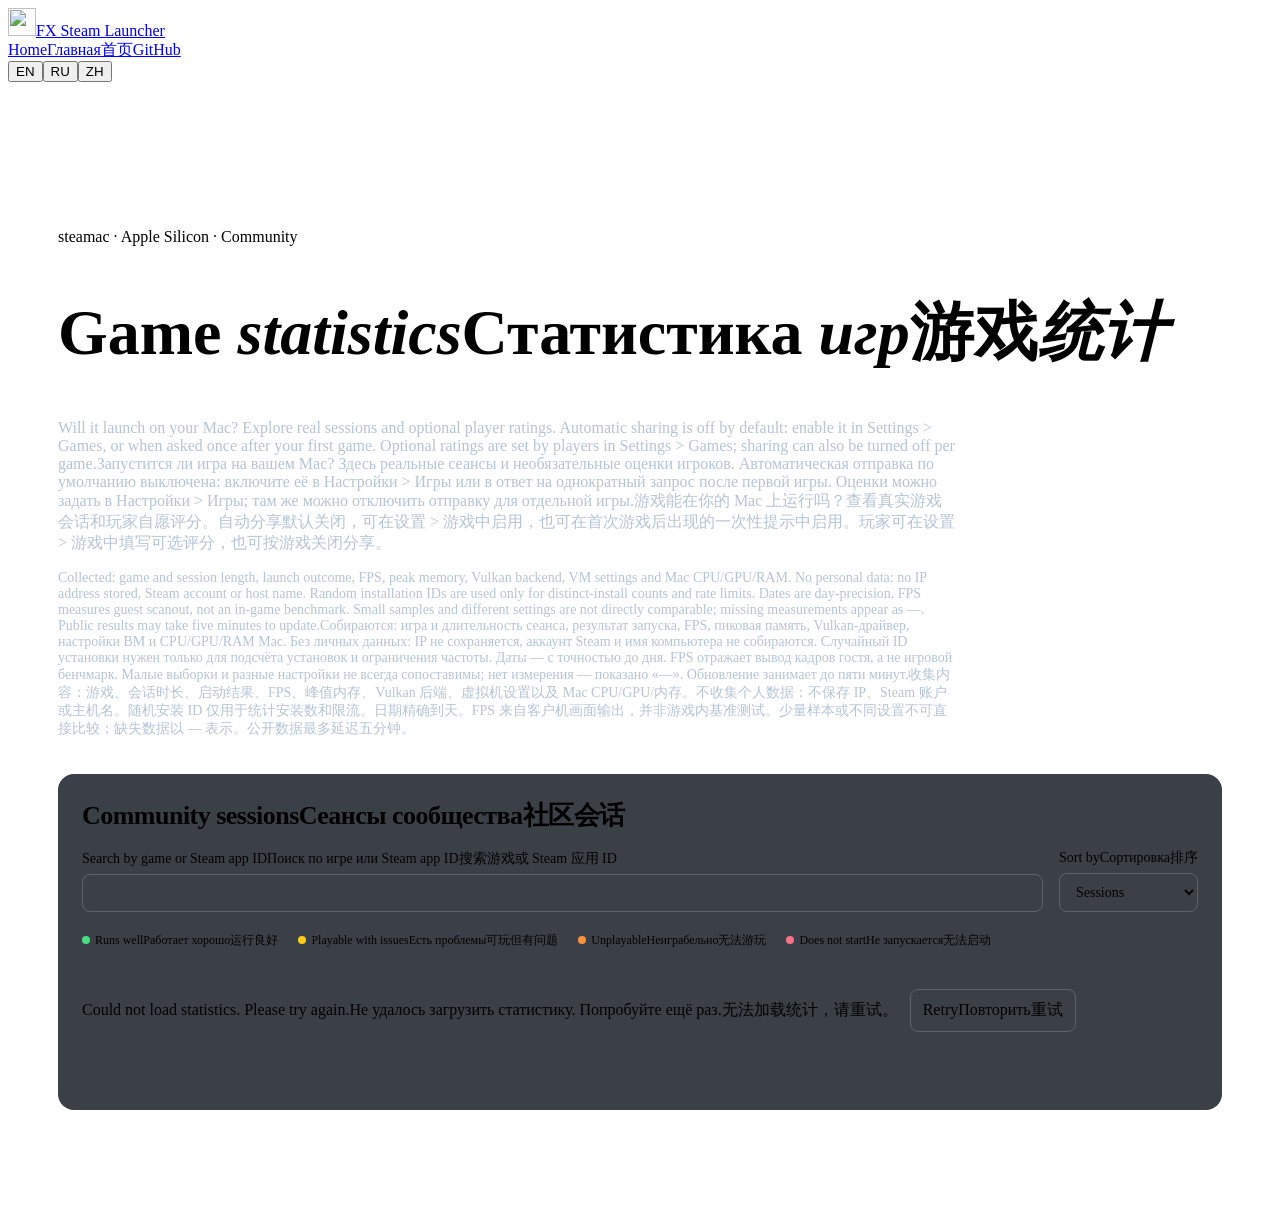
==== docs/games.html @ f89e7f50 "Game statistics (opt-in): the guest agent reports each Steam game's lifecycle (game-start / game-mem" ====
<!doctype html>
<html lang="en" data-lang="en">
<head>
<meta charset="utf-8">
<meta name="viewport" content="width=device-width, initial-scale=1">
<title>Game statistics — FX Steam Launcher</title>
<meta name="description" content="Community game sessions, performance and optional player ratings on Apple Silicon with FX Steam Launcher.">
<meta name="theme-color" content="#06090e">
<link rel="icon" type="image/png" href="media/icon.png">
<link rel="stylesheet" href="assets/style.css">
<script>
  (function () {
    var saved = null;
    try { saved = localStorage.getItem("lang"); } catch (e) {}
    var lang = ["en", "ru", "zh"].includes(saved) ? saved : (/^zh\b/i.test(navigator.language || "") ? "zh" : /^ru\b/i.test(navigator.language || "") ? "ru" : "en");
    document.documentElement.dataset.lang = lang;
    document.documentElement.lang = lang;
    document.documentElement.classList.add("js");
  })();
</script>
<style>
  .stats-main { max-width: 1400px; margin: 0 auto; padding: 130px clamp(18px, 4vw, 50px) 80px; }
  .stats-main h1 { font-size: clamp(36px, 5vw, 68px); }
  .stats-main h2 { font-size: 26px; letter-spacing: -.02em; margin: 0 0 16px; }
  .stats-intro { max-width: 900px; color: #b6c4d4; margin: 24px 0 36px; }
  .stats-note { color: var(--muted); font-size: 14px; }
  .stats-panel { border: 1px solid var(--line); border-radius: 16px; background: rgba(11, 17, 25, .8); margin: 24px 0; padding: 24px; }
  .stats-tools { display: flex; flex-wrap: wrap; gap: 16px; align-items: end; margin-bottom: 20px; }
  .stats-tools label { display: grid; gap: 6px; color: var(--muted); font-size: 14px; }
  .stats-tools label:first-child { flex: 1; min-width: 200px; }
  .stats-main input, .stats-main select, .stats-retry { color: var(--text); background: var(--bg2); border: 1px solid rgba(255,255,255,.18); border-radius: 8px; padding: 10px 12px; font: inherit; }
  .stats-main input:focus-visible, .stats-main select:focus-visible, .stats-main a:focus-visible, .stats-retry:focus-visible { outline: 2px solid var(--steam2); outline-offset: 3px; }
  .stats-scroll { overflow-x: auto; }
  .stats-table { width: 100%; border-collapse: collapse; font-size: 14px; font-variant-numeric: tabular-nums; white-space: nowrap; }
  .stats-table th { text-align: left; color: var(--muted); font-size: 12px; font-weight: 600; }
  .stats-table th, .stats-table td { border-bottom: 1px solid var(--line); padding: 12px 14px; }
  .stats-table th:first-child, .stats-table td:first-child { padding-left: 0; }
  .stats-table tbody tr:last-child td { border-bottom: 0; }
  .stats-table td:first-child a { display: block; max-width: 260px; white-space: normal; font-weight: 600; }
  .stats-summary { display: flex; flex-wrap: wrap; gap: 12px 28px; color: #b6c4d4; }
  .stats-summary strong { color: var(--text); }
  .stats-status { padding: 24px 0; color: var(--muted); }
  .stats-retry { cursor: pointer; margin-left: 12px; }
  .rating-bar { display: flex; height: 8px; min-width: 120px; max-width: 220px; overflow: hidden; border-radius: 5px; background: rgba(255,255,255,.08); margin: 4px 0; }
  .rating-well { background: #4ade80; } .rating-issues { background: #facc15; } .rating-unplayable { background: #fb923c; } .rating-no_start { background: #fb7185; }
  .rating-legend { display: flex; flex-wrap: wrap; gap: 8px 20px; color: var(--muted); font-size: 12px; margin: 12px 0; }
  .rating-dot { display: inline-block; width: 8px; height: 8px; border-radius: 50%; margin-right: 5px; }
  .rating-count { color: var(--muted); font-size: 12px; }
  #detail { scroll-margin-top: 90px; }
  [hidden] { display: none !important; }
  @media (max-width: 600px) { .stats-main { padding-top: 108px; } .stats-panel { padding: 16px; } .nav-links { display: none; } .lang-switch { margin-left: auto; flex-shrink: 0; } .brand-name { font-size: 12px; } }
</style>
<script src="assets/games.js" defer></script>
</head>
<body>
<header class="nav">
  <a class="brand" href="index.html" aria-label="FX Steam Launcher"><img class="brand-mark" src="media/icon.png" alt="" width="28" height="28"><span class="brand-name">FX Steam Launcher</span></a>
  <nav class="nav-links"><a href="index.html"><span lang="en">Home</span><span lang="ru">Главная</span><span lang="zh">首页</span></a><a href="https://github.com/fxgl/steamac" class="gh">GitHub</a></nav>
  <div class="lang-switch" role="group" aria-label="Language"><button type="button" data-set-lang="en">EN</button><button type="button" data-set-lang="ru">RU</button><button type="button" data-set-lang="zh">ZH</button></div>
</header>
<main class="stats-main">
  <p class="kicker">steamac · Apple Silicon · Community</p>
  <h1><span lang="en">Game <em>statistics</em></span><span lang="ru">Статистика <em>игр</em></span><span lang="zh">游戏<em>统计</em></span></h1>
  <div class="stats-intro">
    <p><span lang="en">Will it launch on your Mac? Explore real sessions and optional player ratings. Automatic sharing is off by default: enable it in Settings &gt; Games, or when asked once after your first game. Optional ratings are set by players in Settings &gt; Games; sharing can also be turned off per game.</span><span lang="ru">Запустится ли игра на вашем Mac? Здесь реальные сеансы и необязательные оценки игроков. Автоматическая отправка по умолчанию выключена: включите её в Настройки &gt; Игры или в ответ на однократный запрос после первой игры. Оценки можно задать в Настройки &gt; Игры; там же можно отключить отправку для отдельной игры.</span><span lang="zh">游戏能在你的 Mac 上运行吗？查看真实游戏会话和玩家自愿评分。自动分享默认关闭，可在设置 &gt; 游戏中启用，也可在首次游戏后出现的一次性提示中启用。玩家可在设置 &gt; 游戏中填写可选评分，也可按游戏关闭分享。</span></p>
    <p class="stats-note"><span lang="en">Collected: game and session length, launch outcome, FPS, peak memory, Vulkan backend, VM settings and Mac CPU/GPU/RAM. No personal data: no IP address stored, Steam account or host name. Random installation IDs are used only for distinct-install counts and rate limits. Dates are day-precision. FPS measures guest scanout, not an in-game benchmark. Small samples and different settings are not directly comparable; missing measurements appear as —. Public results may take five minutes to update.</span><span lang="ru">Собираются: игра и длительность сеанса, результат запуска, FPS, пиковая память, Vulkan-драйвер, настройки ВМ и CPU/GPU/RAM Mac. Без личных данных: IP не сохраняется, аккаунт Steam и имя компьютера не собираются. Случайный ID установки нужен только для подсчёта установок и ограничения частоты. Даты — с точностью до дня. FPS отражает вывод кадров гостя, а не игровой бенчмарк. Малые выборки и разные настройки не всегда сопоставимы; нет измерения — показано «—». Обновление занимает до пяти минут.</span><span lang="zh">收集内容：游戏、会话时长、启动结果、FPS、峰值内存、Vulkan 后端、虚拟机设置以及 Mac CPU/GPU/内存。不收集个人数据：不保存 IP、Steam 账户或主机名。随机安装 ID 仅用于统计安装数和限流。日期精确到天。FPS 来自客户机画面输出，并非游戏内基准测试。少量样本或不同设置不可直接比较；缺失数据以 — 表示。公开数据最多延迟五分钟。</span></p>
  </div>
  <section class="stats-panel" aria-labelledby="games-title">
    <h2 id="games-title"><span lang="en">Community sessions</span><span lang="ru">Сеансы сообщества</span><span lang="zh">社区会话</span></h2>
    <div class="stats-tools">
      <label><span><span lang="en">Search by game or Steam app ID</span><span lang="ru">Поиск по игре или Steam app ID</span><span lang="zh">搜索游戏或 Steam 应用 ID</span></span><input id="search" type="search" autocomplete="off"></label>
      <label><span><span lang="en">Sort by</span><span lang="ru">Сортировка</span><span lang="zh">排序</span></span><select id="sort"></select></label>
    </div>
    <div id="rating-legend" class="rating-legend"></div>
    <p id="list-status" class="stats-status" role="status" aria-live="polite"></p>
    <div class="stats-scroll"><table class="stats-table" id="games-table" hidden><thead></thead><tbody></tbody></table></div>
    <p id="updated" class="stats-note"></p>
  </section>
  <section id="detail" class="stats-panel" hidden aria-labelledby="detail-title">
    <a href="#"><span lang="en">← All games</span><span lang="ru">← Все игры</span><span lang="zh">← 所有游戏</span></a>
    <h2 id="detail-title"></h2>
    <div id="detail-status" class="stats-status" role="status" aria-live="polite"></div>
    <div id="detail-content" hidden>
      <div id="detail-summary" class="stats-summary"></div>
      <h3><span lang="en">Mac configurations</span><span lang="ru">Конфигурации Mac</span><span lang="zh">Mac 配置</span></h3>
      <p class="stats-note"><span lang="en">Early exit: a launched game that ended normally in under 60 seconds. This is not necessarily a crash. Memory is the median session peak, in MiB. Ratings count players, not sessions.</span><span lang="ru">Ранний выход: запущенная игра завершилась обычным выходом менее чем за 60 секунд. Это не обязательно сбой. Память — медиана пиков за сеанс, МиБ. Оценки считаются по игрокам, а не сеансам.</span><span lang="zh">提前退出：已启动的游戏在 60 秒内正常结束，并不一定是崩溃。内存为会话峰值的中位数，单位 MiB。评分按玩家统计，而非会话数。</span></p>
      <div class="stats-scroll"><table class="stats-table" id="configs-table"><thead></thead><tbody></tbody></table></div>
      <h3><span lang="en">Recent sessions</span><span lang="ru">Последние сеансы</span><span lang="zh">最近会话</span></h3>
      <div class="stats-scroll"><table class="stats-table" id="recent-table"><thead></thead><tbody></tbody></table></div>
      <p id="recent-empty" class="stats-note" hidden><span lang="en">No sessions yet. Only player ratings have been shared.</span><span lang="ru">Сеансов пока нет. Опубликованы только оценки игроков.</span><span lang="zh">暂无会话，仅有玩家评分。</span></p>
    </div>
  </section>
  <noscript><p>JavaScript is required to load the public statistics API.</p></noscript>
</main>
</body>
</html>
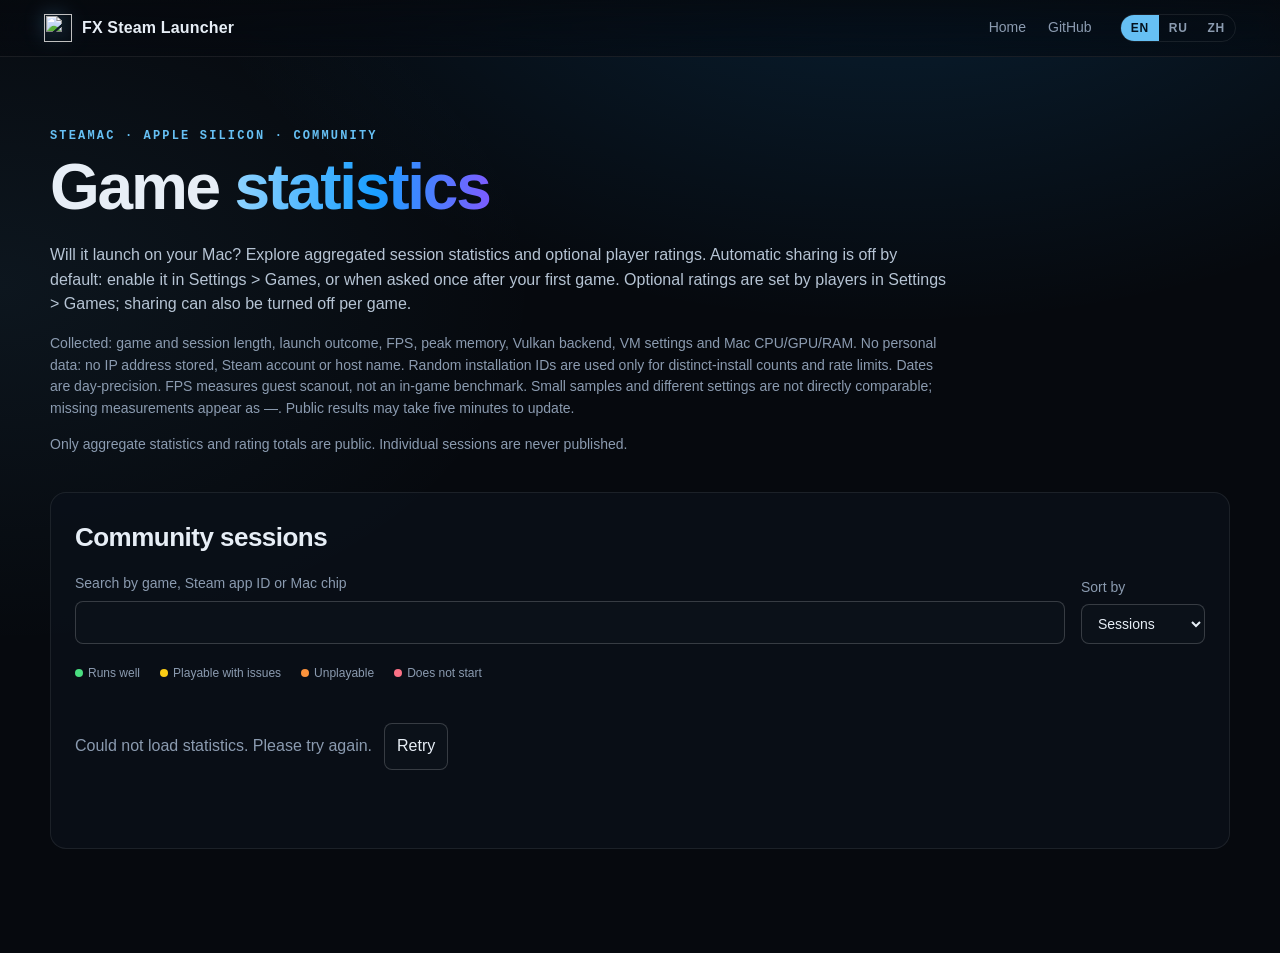
==== commit 0b49a408: "Game statistics: no per-session rows leave the Worker (GET /v1/games/<appid> has aggregates only, pa" ====
--- a/docs/games.html
+++ b/docs/games.html
@@ -62,13 +62,14 @@
   <p class="kicker">steamac · Apple Silicon · Community</p>
   <h1><span lang="en">Game <em>statistics</em></span><span lang="ru">Статистика <em>игр</em></span><span lang="zh">游戏<em>统计</em></span></h1>
   <div class="stats-intro">
-    <p><span lang="en">Will it launch on your Mac? Explore real sessions and optional player ratings. Automatic sharing is off by default: enable it in Settings &gt; Games, or when asked once after your first game. Optional ratings are set by players in Settings &gt; Games; sharing can also be turned off per game.</span><span lang="ru">Запустится ли игра на вашем Mac? Здесь реальные сеансы и необязательные оценки игроков. Автоматическая отправка по умолчанию выключена: включите её в Настройки &gt; Игры или в ответ на однократный запрос после первой игры. Оценки можно задать в Настройки &gt; Игры; там же можно отключить отправку для отдельной игры.</span><span lang="zh">游戏能在你的 Mac 上运行吗？查看真实游戏会话和玩家自愿评分。自动分享默认关闭，可在设置 &gt; 游戏中启用，也可在首次游戏后出现的一次性提示中启用。玩家可在设置 &gt; 游戏中填写可选评分，也可按游戏关闭分享。</span></p>
+    <p><span lang="en">Will it launch on your Mac? Explore aggregated session statistics and optional player ratings. Automatic sharing is off by default: enable it in Settings &gt; Games, or when asked once after your first game. Optional ratings are set by players in Settings &gt; Games; sharing can also be turned off per game.</span><span lang="ru">Запустится ли игра на вашем Mac? Здесь сводная статистика сеансов и необязательные оценки игроков. Автоматическая отправка по умолчанию выключена: включите её в Настройки &gt; Игры или в ответ на однократный запрос после первой игры. Оценки можно задать в Настройки &gt; Игры; там же можно отключить отправку для отдельной игры.</span><span lang="zh">游戏能在你的 Mac 上运行吗？查看会话汇总统计和玩家自愿评分。自动分享默认关闭，可在设置 &gt; 游戏中启用，也可在首次游戏后出现的一次性提示中启用。玩家可在设置 &gt; 游戏中填写可选评分，也可按游戏关闭分享。</span></p>
     <p class="stats-note"><span lang="en">Collected: game and session length, launch outcome, FPS, peak memory, Vulkan backend, VM settings and Mac CPU/GPU/RAM. No personal data: no IP address stored, Steam account or host name. Random installation IDs are used only for distinct-install counts and rate limits. Dates are day-precision. FPS measures guest scanout, not an in-game benchmark. Small samples and different settings are not directly comparable; missing measurements appear as —. Public results may take five minutes to update.</span><span lang="ru">Собираются: игра и длительность сеанса, результат запуска, FPS, пиковая память, Vulkan-драйвер, настройки ВМ и CPU/GPU/RAM Mac. Без личных данных: IP не сохраняется, аккаунт Steam и имя компьютера не собираются. Случайный ID установки нужен только для подсчёта установок и ограничения частоты. Даты — с точностью до дня. FPS отражает вывод кадров гостя, а не игровой бенчмарк. Малые выборки и разные настройки не всегда сопоставимы; нет измерения — показано «—». Обновление занимает до пяти минут.</span><span lang="zh">收集内容：游戏、会话时长、启动结果、FPS、峰值内存、Vulkan 后端、虚拟机设置以及 Mac CPU/GPU/内存。不收集个人数据：不保存 IP、Steam 账户或主机名。随机安装 ID 仅用于统计安装数和限流。日期精确到天。FPS 来自客户机画面输出，并非游戏内基准测试。少量样本或不同设置不可直接比较；缺失数据以 — 表示。公开数据最多延迟五分钟。</span></p>
+    <p class="stats-note"><span lang="en">Only aggregate statistics and rating totals are public. Individual sessions are never published.</span><span lang="ru">Публично доступны только сводная статистика и суммарные оценки. Отдельные сеансы не публикуются.</span><span lang="zh">仅公开汇总统计和评分总数，不公开单次会话详情。</span></p>
   </div>
   <section class="stats-panel" aria-labelledby="games-title">
     <h2 id="games-title"><span lang="en">Community sessions</span><span lang="ru">Сеансы сообщества</span><span lang="zh">社区会话</span></h2>
     <div class="stats-tools">
-      <label><span><span lang="en">Search by game or Steam app ID</span><span lang="ru">Поиск по игре или Steam app ID</span><span lang="zh">搜索游戏或 Steam 应用 ID</span></span><input id="search" type="search" autocomplete="off"></label>
+      <label><span><span lang="en">Search by game, Steam app ID or Mac chip</span><span lang="ru">Поиск по игре, Steam app ID или чипу Mac</span><span lang="zh">搜索游戏、Steam 应用 ID 或 Mac 芯片</span></span><input id="search" type="search" autocomplete="off"></label>
       <label><span><span lang="en">Sort by</span><span lang="ru">Сортировка</span><span lang="zh">排序</span></span><select id="sort"></select></label>
     </div>
     <div id="rating-legend" class="rating-legend"></div>
@@ -85,9 +86,6 @@
       <h3><span lang="en">Mac configurations</span><span lang="ru">Конфигурации Mac</span><span lang="zh">Mac 配置</span></h3>
       <p class="stats-note"><span lang="en">Early exit: a launched game that ended normally in under 60 seconds. This is not necessarily a crash. Memory is the median session peak, in MiB. Ratings count players, not sessions.</span><span lang="ru">Ранний выход: запущенная игра завершилась обычным выходом менее чем за 60 секунд. Это не обязательно сбой. Память — медиана пиков за сеанс, МиБ. Оценки считаются по игрокам, а не сеансам.</span><span lang="zh">提前退出：已启动的游戏在 60 秒内正常结束，并不一定是崩溃。内存为会话峰值的中位数，单位 MiB。评分按玩家统计，而非会话数。</span></p>
       <div class="stats-scroll"><table class="stats-table" id="configs-table"><thead></thead><tbody></tbody></table></div>
-      <h3><span lang="en">Recent sessions</span><span lang="ru">Последние сеансы</span><span lang="zh">最近会话</span></h3>
-      <div class="stats-scroll"><table class="stats-table" id="recent-table"><thead></thead><tbody></tbody></table></div>
-      <p id="recent-empty" class="stats-note" hidden><span lang="en">No sessions yet. Only player ratings have been shared.</span><span lang="ru">Сеансов пока нет. Опубликованы только оценки игроков.</span><span lang="zh">暂无会话，仅有玩家评分。</span></p>
     </div>
   </section>
   <noscript><p>JavaScript is required to load the public statistics API.</p></noscript>
--- a/docs/assets/style.css
+++ b/docs/assets/style.css
@@ -0,0 +1,495 @@
+/* FX Steam Launcher landing page. No dependencies; the 3D stack is plain CSS transforms
+   driven by assets/app.js (one rig, six layers, each layer a slab with edges and raised chips). */
+
+:root {
+  --bg: #06090e;
+  --bg2: #0b1119;
+  --text: #e7eef6;
+  --muted: #8b9bb0;
+  --line: rgba(255, 255, 255, .08);
+  --steam: #1a9fff;
+  --steam2: #66c0f4;
+  --sans: -apple-system, BlinkMacSystemFont, "SF Pro Display", "Segoe UI", Inter, Roboto, "Helvetica Neue", Arial, sans-serif;
+  --mono: ui-monospace, "SF Mono", SFMono-Regular, Menlo, Consolas, monospace;
+  /* Rig width; everything inside the stack scales with it. */
+  --w: min(64vw, 1040px);
+  --u: calc(var(--w) / 100);
+}
+
+* { box-sizing: border-box; }
+html { scroll-behavior: smooth; background: var(--bg); }
+body {
+  margin: 0;
+  color: var(--text);
+  background:
+    radial-gradient(1200px 700px at 70% -10%, rgba(26, 159, 255, .16), transparent 60%),
+    radial-gradient(900px 600px at 0% 30%, rgba(102, 192, 244, .07), transparent 60%),
+    var(--bg);
+  font: 16px/1.55 var(--sans);
+  -webkit-font-smoothing: antialiased;
+  overflow-x: hidden;
+}
+a { color: var(--steam2); text-decoration: none; }
+a:hover { text-decoration: underline; }
+code { font-family: var(--mono); font-size: .92em; background: rgba(255, 255, 255, .06); padding: .1em .35em; border-radius: 5px; }
+
+/* Language switch: all languages are in the markup, the inactive ones are hidden. */
+[data-lang="en"] [lang="ru"], [data-lang="en"] [lang="zh"],
+[data-lang="ru"] [lang="en"], [data-lang="ru"] [lang="zh"],
+[data-lang="zh"] [lang="en"], [data-lang="zh"] [lang="ru"] { display: none !important; }
+
+/* ---------- Nav ---------- */
+.nav {
+  position: fixed; inset: 0 0 auto 0; z-index: 50;
+  display: flex; align-items: center; gap: 28px;
+  padding: 14px clamp(16px, 4vw, 44px);
+  background: linear-gradient(to bottom, rgba(6, 9, 14, .82), rgba(6, 9, 14, .55));
+  backdrop-filter: blur(14px) saturate(140%);
+  -webkit-backdrop-filter: blur(14px) saturate(140%);
+  border-bottom: 1px solid var(--line);
+}
+.brand { display: flex; align-items: center; gap: 10px; color: var(--text); font-weight: 650; letter-spacing: .01em; }
+.brand:hover { text-decoration: none; }
+.brand-mark { width: 28px; height: 28px; display: block; filter: drop-shadow(0 0 10px rgba(102, 192, 244, .35)); }
+.nav-links { display: flex; gap: 22px; margin-left: auto; font-size: 14px; }
+.nav-links a { color: var(--muted); }
+.nav-links a:hover { color: var(--text); text-decoration: none; }
+.lang-switch { display: flex; border: 1px solid var(--line); border-radius: 999px; overflow: hidden; }
+.lang-switch button {
+  font: 600 12px/1 var(--sans); letter-spacing: .06em; color: var(--muted);
+  background: none; border: 0; padding: 7px 10px; cursor: pointer;
+}
+[data-lang="en"] [data-set-lang="en"], [data-lang="ru"] [data-set-lang="ru"], [data-lang="zh"] [data-set-lang="zh"] { color: #04121f; background: var(--steam2); }
+
+/* ---------- Buttons ---------- */
+.btn {
+  display: inline-flex; align-items: center; gap: 10px;
+  padding: 13px 22px; border-radius: 12px; font-weight: 650; font-size: 15px;
+  transition: transform .2s ease, box-shadow .2s ease, background .2s ease;
+}
+.btn:hover { text-decoration: none; transform: translateY(-1px); }
+.btn small { font-weight: 500; opacity: .7; font-size: 12px; }
+.btn small:empty { display: none; }
+.btn-primary {
+  color: #fff;
+  background: linear-gradient(180deg, #2aa8ff, #0d84e0);
+  box-shadow: 0 8px 30px rgba(26, 159, 255, .35), inset 0 1px 0 rgba(255, 255, 255, .25);
+}
+.btn-primary:hover { box-shadow: 0 10px 40px rgba(26, 159, 255, .55), inset 0 1px 0 rgba(255, 255, 255, .25); }
+.btn-ghost { color: var(--text); border: 1px solid rgba(255, 255, 255, .16); background: rgba(255, 255, 255, .03); }
+.btn-big { padding: 18px 28px; font-size: 18px; border-radius: 14px; }
+
+/* ---------- Scene ---------- */
+.scene { position: relative; height: 920vh; }
+.stage { position: sticky; top: 0; height: 100vh; height: 100svh; overflow: hidden; }
+.glow {
+  position: absolute; left: 50%; top: 58%; width: 120vmax; height: 60vmax; transform: translate(-50%, -50%);
+  background: radial-gradient(closest-side, rgba(26, 159, 255, .12), transparent 70%);
+  pointer-events: none;
+}
+
+.hero-copy {
+  position: absolute; left: 0; right: 0; top: clamp(76px, 12vh, 130px); z-index: 5;
+  text-align: center; padding: 0 20px;
+  will-change: opacity, transform;
+}
+.kicker { margin: 0 0 14px; font: 600 12px/1 var(--mono); letter-spacing: .18em; text-transform: uppercase; color: var(--steam2); }
+h1 {
+  margin: 0; font-size: clamp(40px, 6.6vw, 92px); line-height: .98; letter-spacing: -.035em; font-weight: 750;
+}
+h1 em {
+  font-style: normal;
+  background: linear-gradient(90deg, #8fd3ff, #1a9fff 55%, #7c5cff);
+  -webkit-background-clip: text; background-clip: text; color: transparent;
+}
+.lede { max-width: 680px; margin: 18px auto 0; color: #b6c4d4; font-size: clamp(15px, 1.35vw, 18px); }
+.cta { display: flex; gap: 12px; justify-content: center; margin-top: 26px; flex-wrap: wrap; }
+
+.viewport { position: absolute; inset: 0; perspective: 2600px; perspective-origin: 50% 35%; pointer-events: none; }
+.rig {
+  position: absolute; left: 50%; top: 50%;
+  width: var(--w); aspect-ratio: 1280 / 834;
+  margin-left: calc(var(--w) / -2); margin-top: calc(var(--w) * -834 / 2560);
+  transform-style: preserve-3d;
+  transform: translate3d(0, 34vh, 0) scale3d(.92, .92, .92);
+  will-change: transform;
+}
+.layer {
+  position: absolute; inset: 0;
+  transform-style: preserve-3d;
+  --t: calc(var(--u) * .9);        /* slab thickness */
+  --lift: 0;                        /* 0..1, set while the layer is pulled out */
+}
+.slab {
+  position: absolute; inset: 0; border-radius: calc(var(--u) * .9);
+  transform-style: preserve-3d;
+}
+/* Slab sides: they hang below the slab (−Z); with the rig's rotation the front and left sides face the viewer. */
+.edge { position: absolute; }
+.edge-b {
+  left: calc(var(--u) * .5); right: calc(var(--u) * .5); top: 100%; height: var(--t);
+  transform-origin: top; transform: rotateX(-90deg);
+  background: linear-gradient(to bottom, color-mix(in srgb, var(--accent) 35%, #0a1018), #05080c);
+}
+.edge-l {
+  top: calc(var(--u) * .5); bottom: calc(var(--u) * .5); right: 100%; width: var(--t);
+  transform-origin: right; transform: rotateY(90deg);
+  background: linear-gradient(to left, color-mix(in srgb, var(--accent) 25%, #0a1018), #05080c);
+}
+
+/* Screen layer = the launcher window. */
+.layer-screen .slab {
+  background: #0b0f15;
+  border: 1px solid rgba(255, 255, 255, .14);
+  box-shadow: 0 40px 120px rgba(0, 0, 0, .55), 0 0 0 1px rgba(0, 0, 0, .6);
+  overflow: hidden;
+}
+.layer-screen .edge-b, .layer-screen .edge-l { background: linear-gradient(#3a434e, #161b22); }
+.window { position: absolute; inset: 0; display: flex; flex-direction: column; }
+.titlebar {
+  flex: 0 0 calc(100% * 34 / 834); display: flex; align-items: center; gap: calc(var(--u) * .62);
+  padding: 0 calc(var(--u) * 1.1);
+  background: linear-gradient(#2a2f37, #20252c); border-bottom: 1px solid #0b0d10;
+  font: 600 calc(var(--u) * 1.05) / 1 var(--sans); color: #b8c0ca;
+}
+.titlebar i { width: calc(var(--u) * 1.0); height: calc(var(--u) * 1.0); border-radius: 50%; background: #ff5f57; }
+.titlebar i:nth-child(2) { background: #febc2e; }
+.titlebar i:nth-child(3) { background: #28c840; }
+.titlebar span { position: absolute; left: 0; right: 0; text-align: center; pointer-events: none; }
+.screen-video { flex: 1; width: 100%; min-height: 0; object-fit: cover; display: block; background: #000; }
+
+/* PCB boards. */
+.pcb {
+  --sub: color-mix(in srgb, var(--accent) 7%, #08111a);
+  background:
+    radial-gradient(circle at 2.6% 4%, #000 0 .45%, color-mix(in srgb, var(--accent) 50%, #c9a24a) .5% .95%, transparent 1%),
+    radial-gradient(circle at 97.4% 4%, #000 0 .45%, color-mix(in srgb, var(--accent) 50%, #c9a24a) .5% .95%, transparent 1%),
+    radial-gradient(circle at 2.6% 96%, #000 0 .45%, color-mix(in srgb, var(--accent) 50%, #c9a24a) .5% .95%, transparent 1%),
+    radial-gradient(circle at 97.4% 96%, #000 0 .45%, color-mix(in srgb, var(--accent) 50%, #c9a24a) .5% .95%, transparent 1%),
+    radial-gradient(120% 90% at 30% 20%, color-mix(in srgb, var(--accent) 16%, transparent), transparent 60%),
+    repeating-linear-gradient(0deg, rgba(255, 255, 255, .028) 0 1px, transparent 1px calc(var(--u) * 2)),
+    repeating-linear-gradient(90deg, rgba(255, 255, 255, .028) 0 1px, transparent 1px calc(var(--u) * 2)),
+    linear-gradient(160deg, color-mix(in srgb, var(--sub) 100%, #fff 3%), var(--sub));
+  border: 1px solid color-mix(in srgb, var(--accent) 35%, transparent);
+  box-shadow: inset 0 0 0 calc(var(--u) * .35) rgba(0, 0, 0, .25), 0 0 calc(var(--u) * 4) color-mix(in srgb, var(--accent) 10%, transparent);
+}
+.traces { position: absolute; inset: 0; width: 100%; height: 100%; overflow: visible; }
+.traces path {
+  fill: none; stroke: var(--accent); stroke-opacity: .5; stroke-width: calc(var(--u) * .28);
+  vector-effect: non-scaling-stroke; stroke-linejoin: round; stroke-linecap: round;
+}
+.layer.on .traces path {
+  stroke-opacity: 1; stroke-dasharray: 6 10; animation: flow 1s linear infinite;
+  filter: drop-shadow(0 0 4px var(--accent));
+}
+@keyframes flow { to { stroke-dashoffset: -16; } }
+
+.silk {
+  position: absolute; left: calc(var(--x, 0) * 1%); top: calc(var(--y, 0) * 1%);
+  font: 600 calc(var(--u) * .95) / 1 var(--mono); letter-spacing: .14em;
+  color: color-mix(in srgb, var(--accent) 45%, #c9d4df); opacity: .55; white-space: nowrap;
+}
+.silk-tl { left: 5%; top: 3.2%; }
+.silk-big {
+  left: auto; top: auto; right: 4%; bottom: 3.5%;
+  font: 800 calc(var(--u) * 4.2) / 1 var(--sans); letter-spacing: .02em; opacity: .1; color: var(--accent);
+}
+
+.chip {
+  --ch: calc(var(--u) * 1.4);   /* chip height above the board */
+  position: absolute;
+  left: calc(var(--x) * 1%); top: calc(var(--y) * 1%); width: calc(var(--w) * 1%); height: calc(var(--h) * 1%);
+  display: flex; flex-direction: column; justify-content: center; gap: calc(var(--u) * .45);
+  padding: 0 calc(var(--u) * 1.3);
+  border-radius: calc(var(--u) * .5);
+  background: linear-gradient(160deg, #1a222d, #0e141b);
+  border: 1px solid rgba(255, 255, 255, .09);
+  transform-style: preserve-3d;
+  transform: translateZ(var(--ch));
+  transition: border-color .4s ease, box-shadow .4s ease;
+}
+/* Chip sides (front + left), same trick as the slab edges. */
+.chip::before, .chip::after { content: ""; position: absolute; background: #070a0e; }
+.chip::before { left: 2px; right: 2px; top: 100%; height: var(--ch); transform-origin: top; transform: rotateX(-90deg); background: linear-gradient(#141b24, #06090d); }
+.chip::after { top: 2px; bottom: 2px; right: 100%; width: var(--ch); transform-origin: right; transform: rotateY(90deg); background: linear-gradient(to left, #10161e, #06090d); }
+.chip b {
+  font: 700 calc(var(--u) * 1.75) / 1.1 var(--mono); letter-spacing: .01em; color: #dfe7ef;
+  white-space: nowrap; overflow: hidden; text-overflow: ellipsis;
+}
+.chip small { font: 500 calc(var(--u) * 1.2) / 1.25 var(--mono); color: #8394a8; }
+.chip-core {
+  --ch: calc(var(--u) * 2.2);
+  align-items: center; text-align: center;
+  background:
+    repeating-linear-gradient(90deg, transparent 0 calc(var(--u) * .7), color-mix(in srgb, var(--accent) 30%, #8a96a3) calc(var(--u) * .7) calc(var(--u) * 1)) top / 100% calc(var(--u) * .5) no-repeat,
+    repeating-linear-gradient(90deg, transparent 0 calc(var(--u) * .7), color-mix(in srgb, var(--accent) 30%, #8a96a3) calc(var(--u) * .7) calc(var(--u) * 1)) bottom / 100% calc(var(--u) * .5) no-repeat,
+    linear-gradient(160deg, #202a36, #0f151d);
+}
+.chip-core b { font-size: calc(var(--u) * 2.1); color: #fff; }
+.chip-core::selection { background: none; }
+.chip-ring b::before {
+  content: ""; display: block; width: calc(var(--u) * 7); height: calc(var(--u) * 7); margin: 0 auto calc(var(--u) * 1.4);
+  border-radius: 50%; border: calc(var(--u) * .5) dashed color-mix(in srgb, var(--accent) 70%, #fff);
+  animation: spin 6s linear infinite paused;
+}
+.layer.on .chip-ring b::before { animation-play-state: running; }
+@keyframes spin { to { transform: rotate(1turn); } }
+.chip-soc { background: linear-gradient(160deg, #2b3440, #151b23); border-color: rgba(255, 255, 255, .18); }
+.chip-soc b { font-family: var(--sans); font-weight: 750; letter-spacing: -.01em; font-size: calc(var(--u) * 2.6); }
+
+.layer.on .chip { border-color: color-mix(in srgb, var(--accent) 70%, transparent); box-shadow: 0 0 calc(var(--u) * 1.6) color-mix(in srgb, var(--accent) 30%, transparent); }
+.layer.on .chip b { color: #fff; }
+
+/* Dimming film for layers that are not in focus (a leaf element, so it does not flatten the 3D). */
+.dim {
+  position: absolute; inset: 0; border-radius: inherit; background: #04070b;
+  opacity: 0; transition: opacity .45s ease; pointer-events: none;
+  transform: translateZ(calc(var(--u) * 2.6));
+}
+.layer.off .dim { opacity: .5; }
+
+/* ---------- Feature panel ---------- */
+.panel {
+  position: absolute; left: clamp(20px, 5vw, 80px); top: 50%; width: min(36vw, 480px);
+  transform: translateY(-46%); z-index: 6; pointer-events: none;
+}
+.info {
+  position: absolute; left: 0; right: 0; top: 50%;
+  transform: translateY(calc(-50% + 18px)); opacity: 0; visibility: hidden;
+  transition: opacity .45s ease, transform .55s cubic-bezier(.2, .7, .2, 1), visibility 0s linear .55s;
+}
+.info.show { opacity: 1; visibility: visible; transform: translateY(-50%); transition-delay: 0s; pointer-events: auto; }
+.info-kicker { margin: 0 0 10px; font: 600 12px/1 var(--mono); letter-spacing: .16em; text-transform: uppercase; color: var(--accent, var(--steam2)); }
+.info h2 { margin: 0 0 12px; font-size: clamp(26px, 2.6vw, 38px); line-height: 1.08; letter-spacing: -.02em; }
+.info p { margin: 0 0 12px; color: #b6c4d4; }
+.info-lede { font-size: 17px; color: #d3dde8 !important; }
+.info ul { margin: 0 0 14px; padding: 0; list-style: none; }
+.info li { position: relative; padding-left: 20px; margin: 0 0 9px; color: #a9b8c9; font-size: 14.5px; }
+.info li::before {
+  content: ""; position: absolute; left: 2px; top: .62em; width: 8px; height: 8px; border-radius: 2px;
+  background: var(--accent); box-shadow: 0 0 10px var(--accent);
+}
+.tags { display: flex; flex-wrap: wrap; gap: 6px; }
+.tags span {
+  font: 500 11.5px/1 var(--mono); color: var(--accent); padding: 6px 8px; border-radius: 6px;
+  border: 1px solid color-mix(in srgb, var(--accent) 40%, transparent);
+  background: color-mix(in srgb, var(--accent) 8%, transparent);
+}
+
+.rail {
+  position: absolute; right: clamp(14px, 2.4vw, 36px); top: 50%; transform: translateY(-50%);
+  display: flex; flex-direction: column; gap: 4px; z-index: 6;
+  opacity: 0; transition: opacity .4s ease; pointer-events: none;
+}
+.rail.show { opacity: 1; pointer-events: auto; }
+.rail button {
+  display: flex; align-items: center; justify-content: flex-end; gap: 10px;
+  background: none; border: 0; cursor: pointer; padding: 6px 0;
+  font: 600 11px/1 var(--mono); letter-spacing: .1em; text-transform: uppercase; color: #5f6f82;
+}
+.rail button::after {
+  content: ""; width: 9px; height: 9px; border-radius: 3px; border: 1.5px solid currentColor; transition: all .3s ease;
+}
+.rail button:hover { color: #b9c6d4; }
+.rail button.on { color: var(--accent); }
+.rail button.on::after { background: var(--accent); border-color: var(--accent); box-shadow: 0 0 12px var(--accent); }
+
+.scroll-hint {
+  /* Bottom-right margin, so it never covers the boot progress in the video. */
+  position: absolute; right: clamp(16px, 2.4vw, 36px); bottom: 22px; z-index: 6;
+  display: flex; flex-direction: column; align-items: center; gap: 8px; white-space: nowrap;
+  font: 600 11px/1 var(--mono); letter-spacing: .14em; text-transform: uppercase; color: #8193a8;
+  padding: 10px 14px; border-radius: 999px; background: rgba(6, 9, 14, .55); backdrop-filter: blur(8px); -webkit-backdrop-filter: blur(8px);
+  transition: opacity .3s ease;
+}
+.scroll-hint i { width: 1.5px; height: 18px; background: linear-gradient(var(--steam2), transparent); animation: hint 1.6s ease-in-out infinite; }
+@keyframes hint { 0% { transform: translateY(-4px); opacity: 0; } 40% { opacity: 1; } 100% { transform: translateY(6px); opacity: 0; } }
+
+/* ---------- Sections ---------- */
+.section { position: relative; padding: clamp(80px, 12vh, 140px) 0; border-top: 1px solid var(--line); }
+.wrap { width: min(1120px, calc(100% - 40px)); margin: 0 auto; }
+.section h2 { margin: 0 0 16px; font-size: clamp(32px, 4vw, 54px); letter-spacing: -.03em; line-height: 1.05; }
+.section-lede { max-width: 760px; color: #b6c4d4; font-size: 17px; margin: 0 0 36px; }
+.shots { display: grid; grid-template-columns: repeat(5, 1fr); gap: 14px; margin: 0 0 22px; }
+.shots figure { margin: 0; }
+.shots img {
+  display: block; width: 100%; height: auto; aspect-ratio: 16 / 10; object-fit: cover; border-radius: 12px;
+  border: 1px solid rgba(255, 255, 255, .1); box-shadow: 0 18px 50px rgba(0, 0, 0, .45);
+  transition: transform .35s cubic-bezier(.2, .7, .2, 1), box-shadow .35s ease;
+}
+.shots figure:hover img { transform: translateY(-4px) scale(1.02); box-shadow: 0 24px 60px rgba(26, 159, 255, .2); }
+.shots figcaption { margin-top: 10px; font-size: 13px; color: var(--muted); }
+.compare { margin: 0 0 22px; }
+.compare video {
+  display: block; width: 100%; height: auto; aspect-ratio: 3258 / 1586; border-radius: 12px; background: #000;
+  border: 1px solid rgba(255, 255, 255, .1); box-shadow: 0 18px 50px rgba(0, 0, 0, .45);
+}
+.compare figcaption { margin-top: 10px; font-size: 13px; color: var(--muted); }
+.graphics-note { max-width: 760px; margin: 22px 0 0; color: var(--muted); font-size: 14.5px; }
+.cards { display: grid; grid-template-columns: repeat(4, 1fr); gap: 16px; }
+.card {
+  padding: 22px; border-radius: 16px; border: 1px solid var(--line);
+  background: linear-gradient(180deg, rgba(255, 255, 255, .035), rgba(255, 255, 255, .01));
+}
+.card h3 { margin: 0 0 8px; font-size: 17px; }
+.card p { margin: 0; color: var(--muted); font-size: 14.5px; }
+.limits { margin-top: 44px; padding: 24px 26px; border-radius: 16px; border: 1px dashed rgba(255, 255, 255, .14); }
+.limits h3 { margin: 0 0 12px; font-size: 15px; font-family: var(--mono); letter-spacing: .1em; text-transform: uppercase; color: #ffb37a; }
+.limits ul { margin: 0; padding-left: 18px; color: #a9b8c9; }
+.limits li { margin: 6px 0; }
+.limits b { color: var(--text); }
+
+/* Experimental DXMT block in the graphics section: two screenshots and the benchmark table. */
+.dxmt { margin-top: 56px; padding-top: 40px; border-top: 1px solid var(--line); }
+.dxmt h3 { margin: 0 0 14px; font-size: clamp(22px, 2.4vw, 30px); letter-spacing: -.02em; }
+.dxmt .section-lede { margin-bottom: 26px; }
+.pair { display: grid; grid-template-columns: 1fr 1fr; gap: 16px; margin: 0 0 22px; }
+.pair figure { margin: 0; }
+.pair img {
+  display: block; width: 100%; height: auto; aspect-ratio: 16 / 10; border-radius: 12px;
+  border: 1px solid rgba(255, 255, 255, .1); box-shadow: 0 18px 50px rgba(0, 0, 0, .45);
+}
+.pair figcaption { margin-top: 10px; font-size: 13px; color: var(--muted); font-family: var(--mono); }
+.bench { width: 100%; border-collapse: collapse; font-size: 14.5px; }
+.bench th, .bench td { padding: 10px 12px; border-bottom: 1px solid var(--line); text-align: right; }
+.bench th:first-child, .bench td:first-child { text-align: left; }
+.bench th { color: var(--muted); font: 600 12px/1.3 var(--mono); letter-spacing: .04em; }
+.bench td { color: #b6c4d4; font-variant-numeric: tabular-nums; }
+.bench b { color: var(--steam2); }
+
+/* Testimonials: player quotes (verbatim apart from spelling). */
+.voices { padding: clamp(64px, 9vh, 110px) 0; }
+.quotes { display: grid; grid-template-columns: repeat(auto-fit, minmax(min(100%, 520px), 1fr)); gap: 20px; }
+.quote {
+  position: relative; margin: 0; padding: 30px 34px 26px; border-radius: 18px; border: 1px solid var(--line);
+  background: linear-gradient(180deg, rgba(102, 192, 244, .07), rgba(255, 255, 255, .01)); box-shadow: inset 3px 0 0 var(--steam2);
+}
+.quote::before { content: "“"; position: absolute; top: 4px; right: 26px; font: 700 110px/1 Georgia, "Times New Roman", serif; color: var(--steam2); opacity: .16; pointer-events: none; }
+.quote blockquote { margin: 0 0 18px; }
+.quote blockquote p { margin: 0; max-width: 880px; font-size: clamp(20px, 2.4vw, 29px); line-height: 1.35; letter-spacing: -.01em; color: var(--text); }
+.quote figcaption { font: 500 13px/1.5 var(--mono); color: var(--muted); }
+
+/* Settings showcase: tab list + the real Settings window screenshots (clickable toolbar). */
+.settings-grid { display: grid; grid-template-columns: minmax(0, 1fr) minmax(0, 600px); gap: clamp(24px, 4vw, 56px); align-items: center; }
+.settings-tabs { list-style: none; margin: 0; padding: 0; display: grid; gap: 6px; }
+.settings-tabs button {
+  display: grid; gap: 4px; width: 100%; text-align: left; cursor: pointer;
+  padding: 14px 18px; border-radius: 12px; border: 1px solid transparent; background: none;
+  font: inherit; color: #7f90a5; transition: background .25s ease, border-color .25s ease, color .25s ease;
+}
+.settings-tabs button b { font-size: 16px; color: #c9d5e2; }
+.settings-tabs button span { font-size: 14px; line-height: 1.5; }
+.settings-tabs button:hover { background: rgba(255, 255, 255, .03); }
+.settings-tabs button[aria-selected="true"] {
+  color: #b6c4d4; border-color: rgba(102, 192, 244, .35);
+  background: linear-gradient(90deg, rgba(26, 159, 255, .12), rgba(26, 159, 255, .02));
+  box-shadow: inset 3px 0 0 var(--steam2);
+}
+.settings-tabs button[aria-selected="true"] b { color: #fff; }
+.settings-window {
+  position: relative; aspect-ratio: 600 / 800; border-radius: 12px; overflow: hidden;
+  border: 1px solid rgba(255, 255, 255, .22); background: #f6f6f6;
+  box-shadow: 0 50px 120px rgba(0, 0, 0, .6), 0 0 0 1px rgba(0, 0, 0, .5), 0 0 80px rgba(26, 159, 255, .15);
+  transform: perspective(1600px) rotateY(-9deg) rotateX(3deg);
+  transition: transform .6s cubic-bezier(.2, .7, .2, 1);
+}
+.settings-window:hover { transform: perspective(1600px) rotateY(0) rotateX(0); }
+.settings-window img {
+  position: absolute; inset: 0; width: 100%; height: 100%; display: block;
+  opacity: 0; transition: opacity .35s ease;
+}
+.settings-window img.show { opacity: 1; }
+.toolbar-hit i {
+  position: absolute; top: 3.25%; width: 9.4%; height: 5.75%; border-radius: 8px; cursor: pointer;
+}
+.toolbar-hit i:hover { background: rgba(0, 0, 0, .05); }
+.toolbar-hit i:nth-child(1) { left: 20.3%; }
+.toolbar-hit i:nth-child(2) { left: 29.8%; }
+.toolbar-hit i:nth-child(3) { left: 39.2%; }
+.toolbar-hit i:nth-child(4) { left: 49.2%; }
+.toolbar-hit i:nth-child(5) { left: 59.3%; }
+.toolbar-hit i:nth-child(6) { left: 69.3%; }
+
+.get { background: radial-gradient(900px 500px at 20% 0%, rgba(26, 159, 255, .12), transparent 70%); }
+.get-grid { display: grid; grid-template-columns: 1.1fr 1fr; gap: 18px; margin-top: 28px; }
+.get-card { padding: 28px; border-radius: 18px; border: 1px solid var(--line); background: rgba(255, 255, 255, .025); }
+.get-card h3 { margin: 0 0 12px; font-size: 16px; }
+.get-card h3 + pre { margin-top: 0; }
+.all-releases { display: inline-block; margin: 14px 0 0 4px; font-size: 14px; }
+.get-head { display: flex; align-items: center; gap: 20px; }
+.app-icon { width: 96px; height: 96px; flex: none; filter: drop-shadow(0 12px 30px rgba(26, 159, 255, .35)); }
+.create-disk { margin: 22px 0 0; }
+.create-disk img {
+  display: block; width: 100%; max-width: 440px; height: auto; border-radius: 10px;
+  border: 1px solid rgba(255, 255, 255, .2); box-shadow: 0 24px 60px rgba(0, 0, 0, .5);
+}
+.create-disk figcaption { margin-top: 10px; font-size: 13px; color: var(--muted); }
+.news { margin: 0 0 24px; padding-left: 18px; color: #b6c4d4; }
+.news li { margin: 6px 0; }
+.news li::marker { color: var(--steam2); }
+.privacy { margin: 18px 0 0; font-size: 13px; color: var(--muted); }
+.steps { margin: 26px 0 0; padding-left: 22px; color: #b6c4d4; }
+.steps li { margin: 0 0 12px; padding-left: 4px; }
+pre {
+  margin: 0 0 24px; padding: 18px 20px; border-radius: 12px; overflow-x: auto;
+  background: #05080c; border: 1px solid var(--line); font: 13.5px/1.6 var(--mono); color: #d8e3ee;
+}
+pre code { background: none; padding: 0; font-size: inherit; }
+pre .c { color: #5f7186; }
+.req { margin: 0; padding-left: 18px; color: #a9b8c9; }
+.req li { margin: 5px 0; }
+
+.footer { padding: 40px 0 60px; border-top: 1px solid var(--line); color: #6f8094; font-size: 13.5px; }
+.footer p { margin: 0 0 8px; }
+.footer a { color: #8fb8d8; }
+
+/* ---------- Narrow screens: stack centered, panel as a bottom card. ---------- */
+@media (max-width: 900px) {
+  :root { --w: 92vw; }
+  .nav { gap: 12px; }
+  .nav-links { gap: 14px; }
+  .nav-links a:not(.gh) { display: none; }
+  .brand-name { font-size: 14px; }
+  .panel {
+    left: 12px; right: 12px; width: auto; top: auto; bottom: 14px; transform: none;
+    min-height: 0;
+  }
+  .info {
+    top: auto; bottom: 0; transform: translateY(18px);
+    padding: 16px 16px 6px; border-radius: 16px;
+    background: rgba(8, 12, 18, .86); border: 1px solid var(--line);
+    backdrop-filter: blur(10px); -webkit-backdrop-filter: blur(10px);
+  }
+  .info.show { transform: none; }
+  .info h2 { font-size: 22px; margin-bottom: 8px; }
+  .info-lede { font-size: 14.5px; }
+  .info ul { display: none; }
+  .rail { display: none; }
+  .scroll-hint { right: auto; left: 50%; transform: translateX(-50%); }
+  .cards, .get-grid, .pair { grid-template-columns: 1fr; }
+  .bench { font-size: 13px; }
+  .bench th, .bench td { padding: 8px 6px; }
+  .shots { grid-template-columns: 1fr 1fr; }
+  .shots figure:last-child:nth-child(odd) { grid-column: 1 / -1; }
+  .settings-grid { grid-template-columns: 1fr; }
+  .settings-window { order: -1; width: min(100%, 440px); margin: 0 auto; transform: none; }
+  .quote { padding: 52px 22px 22px 26px; }
+  .quote::before { font-size: 80px; top: 6px; right: auto; left: 22px; }
+  .get-head { flex-wrap: wrap; gap: 14px; }
+  .app-icon { width: 72px; height: 72px; }
+}
+
+/* Reduced motion / no JS: no scroll choreography; the layers are shown as a static exploded view
+   and every feature article is listed in normal flow. */
+html:not(.js) .scene, .static .scene { height: auto; }
+html:not(.js) .stage, .static .stage { position: relative; height: auto; overflow: visible; }
+html:not(.js) .viewport, .static .viewport { display: none; }
+html:not(.js) .hero-copy, .static .hero-copy { position: relative; top: auto; padding: 140px 20px 40px; }
+html:not(.js) .panel, .static .panel { position: relative; left: auto; top: auto; transform: none; width: min(1120px, calc(100% - 40px)); margin: 0 auto; padding-bottom: 60px; display: grid; grid-template-columns: repeat(auto-fit, minmax(300px, 1fr)); gap: 28px; }
+html:not(.js) .info, .static .info { position: relative; top: auto; opacity: 1; visibility: visible; transform: none; }
+html:not(.js) .info[data-i="-1"], .static .info[data-i="-1"] { display: none; }
+html:not(.js) .info ul, .static .info ul { display: block; }
+html:not(.js) .rail, html:not(.js) .scroll-hint, .static .rail, .static .scroll-hint { display: none; }
+html:not(.js) .static-screen, .static .static-screen { display: block; }
+.static-screen { display: none; width: min(1040px, calc(100% - 40px)); margin: 0 auto 60px; border-radius: 14px; overflow: hidden; border: 1px solid rgba(255, 255, 255, .14); }
+.static-screen video { display: block; width: 100%; }
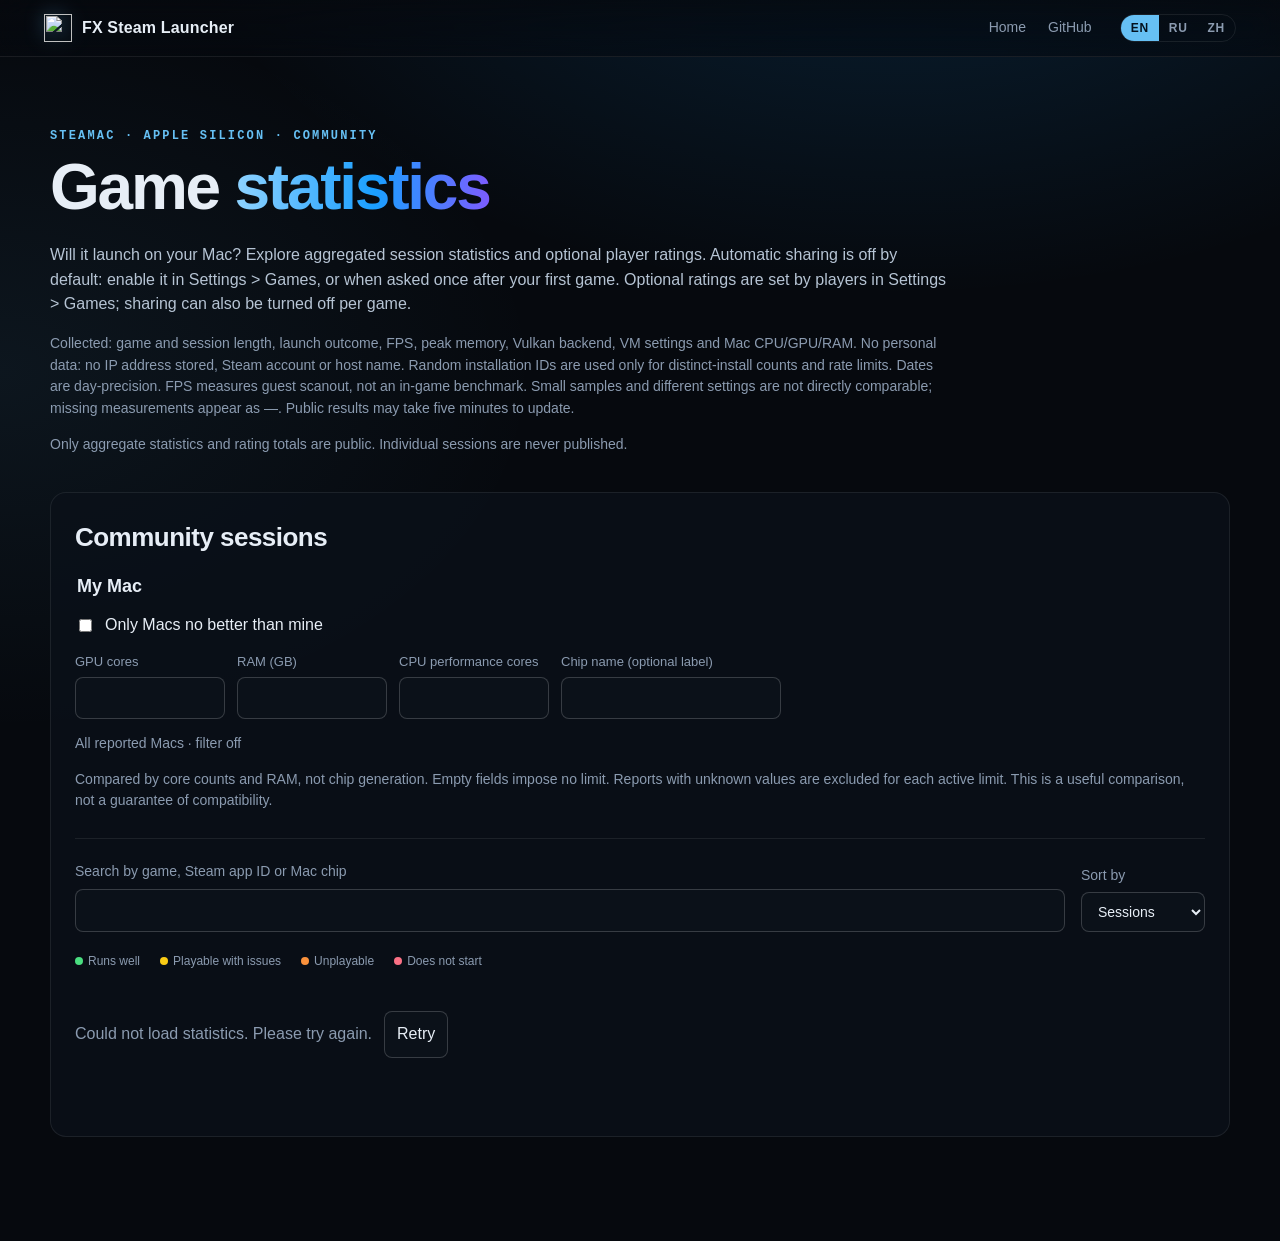
==== commit 5d3ac965: "Game statistics: My Mac filter (page: GPU cores / RAM / performance cores, remembered; API: max_gpu_" ====
--- a/docs/games.html
+++ b/docs/games.html
@@ -28,6 +28,15 @@
   .stats-tools { display: flex; flex-wrap: wrap; gap: 16px; align-items: end; margin-bottom: 20px; }
   .stats-tools label { display: grid; gap: 6px; color: var(--muted); font-size: 14px; }
   .stats-tools label:first-child { flex: 1; min-width: 200px; }
+  .my-mac { border-bottom: 1px solid var(--line); margin-bottom: 22px; padding-bottom: 12px; }
+  .my-mac fieldset { border: 0; margin: 0; padding: 0; }
+  .my-mac legend { font-size: 18px; font-weight: 650; margin-bottom: 12px; }
+  .my-mac-toggle { display: flex; align-items: center; gap: 10px; }
+  .my-mac-toggle input { accent-color: var(--steam); }
+  .my-mac-fields { display: flex; flex-wrap: wrap; gap: 12px; margin-top: 14px; }
+  .my-mac-fields label { display: grid; gap: 5px; color: var(--muted); font-size: 13px; }
+  .my-mac-fields input { width: 150px; }
+  .my-mac-fields input[type="text"] { width: 220px; max-width: 100%; }
   .stats-main input, .stats-main select, .stats-retry { color: var(--text); background: var(--bg2); border: 1px solid rgba(255,255,255,.18); border-radius: 8px; padding: 10px 12px; font: inherit; }
   .stats-main input:focus-visible, .stats-main select:focus-visible, .stats-main a:focus-visible, .stats-retry:focus-visible { outline: 2px solid var(--steam2); outline-offset: 3px; }
   .stats-scroll { overflow-x: auto; }
@@ -68,6 +77,20 @@
   </div>
   <section class="stats-panel" aria-labelledby="games-title">
     <h2 id="games-title"><span lang="en">Community sessions</span><span lang="ru">Сеансы сообщества</span><span lang="zh">社区会话</span></h2>
+    <form id="my-mac" class="my-mac">
+      <fieldset>
+        <legend><span lang="en">My Mac</span><span lang="ru">Мой Mac</span><span lang="zh">我的 Mac</span></legend>
+        <label class="my-mac-toggle"><input id="my-mac-enabled" type="checkbox"><span><span lang="en">Only Macs no better than mine</span><span lang="ru">Только Mac не мощнее моего</span><span lang="zh">仅显示不强于我的 Mac</span></span></label>
+        <div class="my-mac-fields">
+          <label><span><span lang="en">GPU cores</span><span lang="ru">Ядра GPU</span><span lang="zh">GPU 核心数</span></span><input id="my-gpu" type="number" min="1" max="4096" step="1" inputmode="numeric"></label>
+          <label><span><span lang="en">RAM (GB)</span><span lang="ru">ОЗУ (ГБ)</span><span lang="zh">内存（GB）</span></span><input id="my-ram" type="number" min="1" max="4096" step="1" inputmode="numeric"></label>
+          <label><span><span lang="en">CPU performance cores</span><span lang="ru">Производительные ядра CPU</span><span lang="zh">CPU 性能核心数</span></span><input id="my-pcores" type="number" min="1" max="1024" step="1" inputmode="numeric"></label>
+          <label><span><span lang="en">Chip name (optional label)</span><span lang="ru">Название чипа (необязательно)</span><span lang="zh">芯片名称（可选标签）</span></span><input id="my-chip" type="text" maxlength="64" autocomplete="off"></label>
+        </div>
+      </fieldset>
+      <p id="my-mac-summary" class="stats-note" aria-live="polite"></p>
+      <p class="stats-note"><span lang="en">Compared by core counts and RAM, not chip generation. Empty fields impose no limit. Reports with unknown values are excluded for each active limit. This is a useful comparison, not a guarantee of compatibility.</span><span lang="ru">Сравниваются количество ядер и объём ОЗУ, а не поколение чипа. Пустое поле не ограничивает выборку. При заданном ограничении отчёты с неизвестным значением исключаются. Это ориентир, а не гарантия совместимости.</span><span lang="zh">按核心数和内存比较，不比较芯片代际。留空表示不限制；启用某项限制时，排除该项数据未知的报告。此比较仅供参考，不保证兼容性。</span></p>
+    </form>
     <div class="stats-tools">
       <label><span><span lang="en">Search by game, Steam app ID or Mac chip</span><span lang="ru">Поиск по игре, Steam app ID или чипу Mac</span><span lang="zh">搜索游戏、Steam 应用 ID 或 Mac 芯片</span></span><input id="search" type="search" autocomplete="off"></label>
       <label><span><span lang="en">Sort by</span><span lang="ru">Сортировка</span><span lang="zh">排序</span></span><select id="sort"></select></label>
